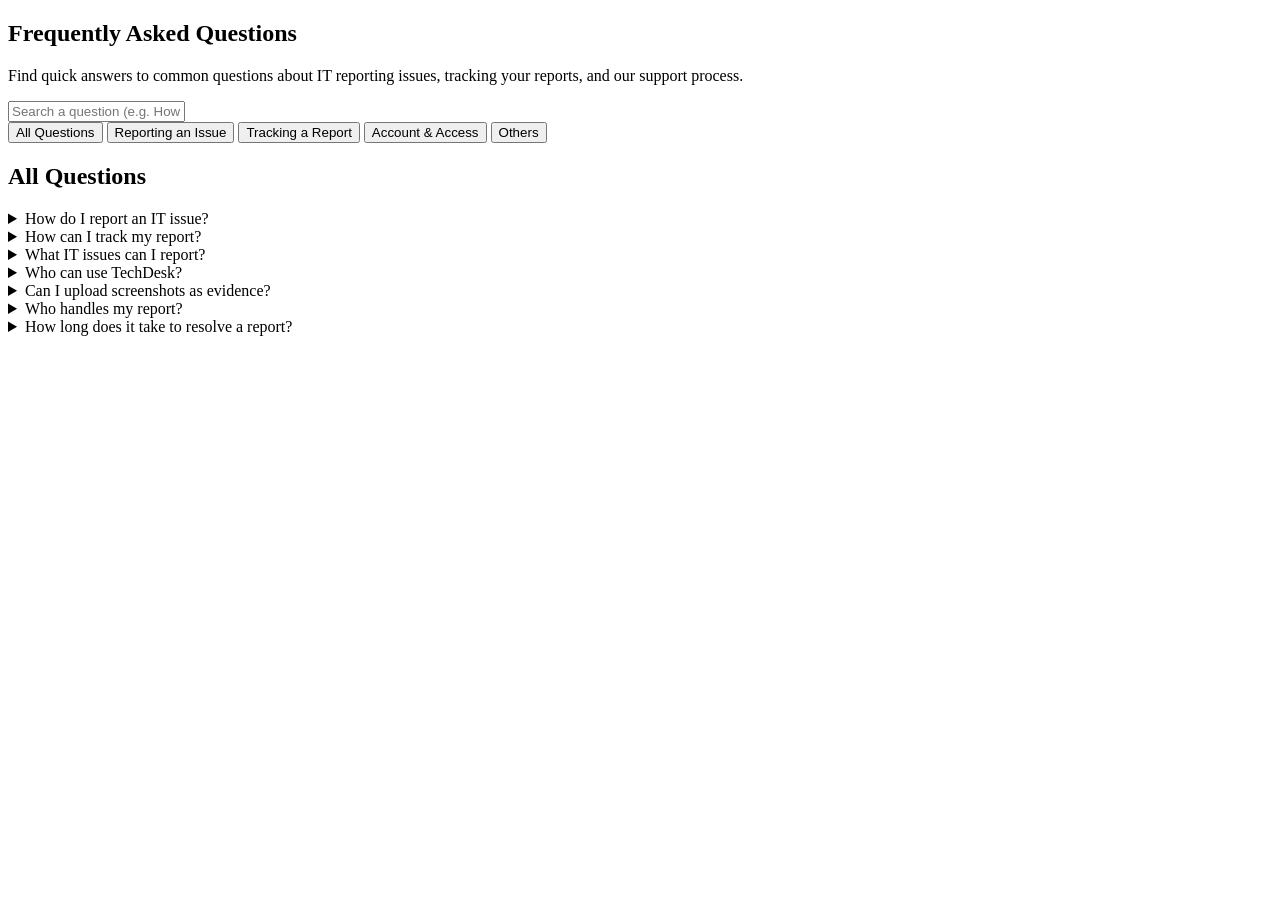
==== faqs.html @ da28dad6 "Add FAQ page" ====
<!DOCTYPE html>
<html lang="en">
<head>
    <meta charset="UTF-8">
    <meta name="viewport" content="width=device-width, initial-scale=1.0">
    <title>TechDesk - FAQ</title>
</head>
<body>


    <section class="faq-header">
        <h1>Frequently Asked Questions</h1>
        <p>
            Find quick answers to common questions about IT reporting
            issues, tracking your reports, and our support process.
        </p>
    </section>


    <section class="faq-container">


        <div class="faq-search">
            <input type="text"
                   placeholder="Search a question (e.g. How do I report an issue?)">
        </div>


        <div class="faq-content">


            <aside class="faq-categories">
                <button>All Questions</button>
                <button>Reporting an Issue</button>
                <button>Tracking a Report</button>
                <button>Account & Access</button>
                <button>Others</button>
            </aside>


            <div class="faq-questions">


                <h2>All Questions</h2>


                <details>
                    <summary>How do I report an IT issue?</summary>
                    <p>
                        Go to the Report an Issue page, fill out the
                        required information, and submit your report.
                    </p>
                </details>


                <details>
                    <summary>How can I track my report?</summary>
                    <p>
                        Enter your reference number on the Track a Report
                        page to check your report status.
                    </p>
                </details>


                <details>
                    <summary>What IT issues can I report?</summary>
                    <p>
                        You can report campus Wi-Fi connection problems
                        and laboratory hardware or software issues.
                    </p>
                </details>


                <details>
                    <summary>Who can use TechDesk?</summary>
                    <p>
                        Benilde students and employees can use TechDesk
                        to report campus IT-related issues.
                    </p>
                </details>


                <details>
                    <summary>Can I upload screenshots as evidence?</summary>
                    <p>
                        Yes. You can upload supported screenshots or
                        files to help explain the IT issue.
                    </p>
                </details>


                <details>
                    <summary>Who handles my report?</summary>
                    <p>
                        The Benilde IT Admin or IT Support Staff
                        reviews and handles submitted reports.
                    </p>
                </details>


                <details>
                    <summary>How long does it take to resolve a report?</summary>
                    <p>
                        Resolution time depends on the type and severity
                        of the IT issue.
                    </p>
                </details>


            </div>


        </div>


    </section>


</body>
</html>
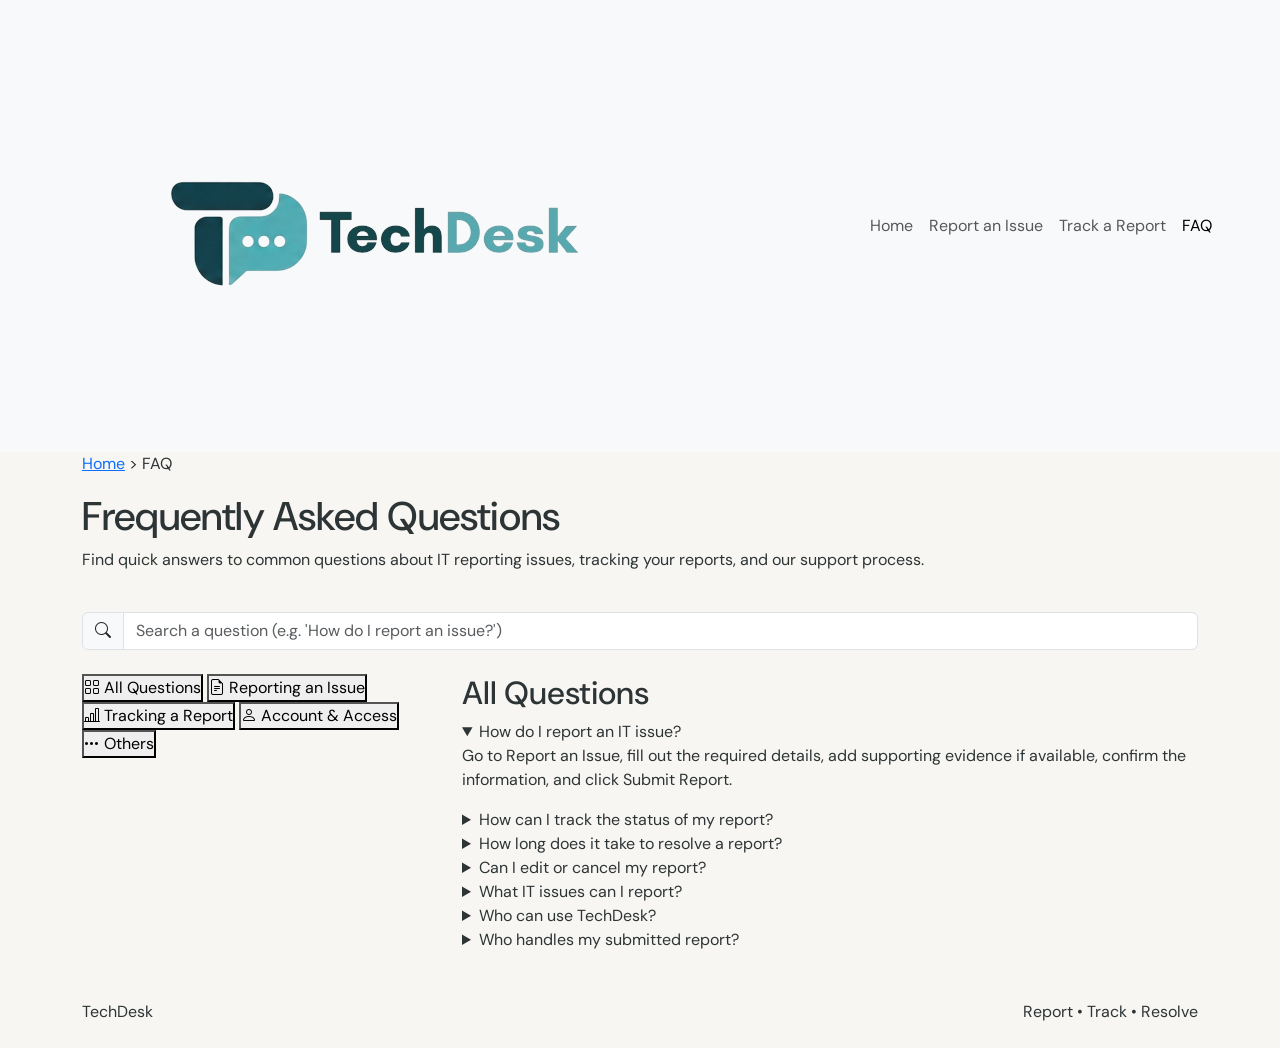
==== commit fb9c7d58: "Update faqs.html Updated FAQ page structure and content" ====
--- a/faqs.html
+++ b/faqs.html
@@ -1,120 +1,282 @@
-<!DOCTYPE html>
+
+<!doctype html>
 <html lang="en">
 <head>
-    <meta charset="UTF-8">
-    <meta name="viewport" content="width=device-width, initial-scale=1.0">
-    <title>TechDesk - FAQ</title>
+    <meta charset="utf-8">
+    <meta name="viewport" content="width=device-width, initial-scale=1">
+    <meta name="theme-color" content="#f7f6f2">
+    <meta name="description" content="Find answers to common questions about TechDesk.">
+
+    <title>FAQ | TechDesk</title>
+
+    <!-- Bootstrap -->
+    <link href="https://cdn.jsdelivr.net/npm/bootstrap@5.3.3/dist/css/bootstrap.min.css" rel="stylesheet">
+
+    <!-- Bootstrap Icons -->
+    <link rel="stylesheet" href="https://cdn.jsdelivr.net/npm/bootstrap-icons@1.11.3/font/bootstrap-icons.min.css">
+
+    <!-- Google Fonts -->
+    <link rel="preconnect" href="https://fonts.googleapis.com">
+    <link rel="preconnect" href="https://fonts.gstatic.com" crossorigin>
+    <link href="https://fonts.googleapis.com/css2?family=DM+Sans:wght@400;500;600;700&family=Space+Grotesk:wght@500;600;700&display=swap" rel="stylesheet">
+
+    <!-- CSS -->
+    <link rel="stylesheet" href="styles/index.css">
+    <link rel="stylesheet" href="styles/faq.css">
 </head>
+
 <body>
 
-
-    <section class="faq-header">
-        <h1>Frequently Asked Questions</h1>
-        <p>
-            Find quick answers to common questions about IT reporting
-            issues, tracking your reports, and our support process.
-        </p>
-    </section>
-
-
-    <section class="faq-container">
-
-
-        <div class="faq-search">
-            <input type="text"
-                   placeholder="Search a question (e.g. How do I report an issue?)">
+    <!-- Navigation -->
+    <header class="navbar navbar-expand-md sticky-top bg-light px-3 px-lg-5">
+        <div class="container-fluid">
+
+            <a class="navbar-brand" href="index.html">
+                <img src="images/techdesk-logo.png"
+                     alt="TechDesk"
+                     class="navbar-logo">
+            </a>
+
+            <button class="navbar-toggler" type="button"
+                data-bs-toggle="collapse"
+                data-bs-target="#site-navigation"
+                aria-label="Toggle navigation">
+
+                <span class="navbar-toggler-icon"></span>
+            </button>
+
+            <nav class="collapse navbar-collapse justify-content-md-end"
+                 id="site-navigation">
+
+                <div class="navbar-nav align-items-md-center">
+
+                    <a class="nav-link" href="index.html">Home</a>
+
+                    <a class="nav-link" href="report.html">Report an Issue</a>
+
+                    <a class="nav-link" href="track.html">Track a Report</a>
+
+                    <a class="nav-link active" href="faqs.html" aria-current="page">FAQ</a>
+
+                </div>
+            </nav>
+
         </div>
-
-
-        <div class="faq-content">
-
-
-            <aside class="faq-categories">
-                <button>All Questions</button>
-                <button>Reporting an Issue</button>
-                <button>Tracking a Report</button>
-                <button>Account & Access</button>
-                <button>Others</button>
-            </aside>
-
-
-            <div class="faq-questions">
-
-
-                <h2>All Questions</h2>
-
-
-                <details>
-                    <summary>How do I report an IT issue?</summary>
+    </header>
+
+
+    <main>
+
+        <!-- FAQ Banner -->
+        <section class="faq-hero">
+
+            <div class="container">
+
+                <p class="faq-breadcrumb">
+                    <a href="index.html">Home</a> &gt; FAQ
+                </p>
+
+                <div class="faq-hero-content">
+
+                    <h1>Frequently Asked Questions</h1>
+
                     <p>
-                        Go to the Report an Issue page, fill out the
-                        required information, and submit your report.
+                        Find quick answers to common questions about IT reporting
+                        issues, tracking your reports, and our support process.
                     </p>
-                </details>
-
-
-                <details>
-                    <summary>How can I track my report?</summary>
-                    <p>
-                        Enter your reference number on the Track a Report
-                        page to check your report status.
-                    </p>
-                </details>
-
-
-                <details>
-                    <summary>What IT issues can I report?</summary>
-                    <p>
-                        You can report campus Wi-Fi connection problems
-                        and laboratory hardware or software issues.
-                    </p>
-                </details>
-
-
-                <details>
-                    <summary>Who can use TechDesk?</summary>
-                    <p>
-                        Benilde students and employees can use TechDesk
-                        to report campus IT-related issues.
-                    </p>
-                </details>
-
-
-                <details>
-                    <summary>Can I upload screenshots as evidence?</summary>
-                    <p>
-                        Yes. You can upload supported screenshots or
-                        files to help explain the IT issue.
-                    </p>
-                </details>
-
-
-                <details>
-                    <summary>Who handles my report?</summary>
-                    <p>
-                        The Benilde IT Admin or IT Support Staff
-                        reviews and handles submitted reports.
-                    </p>
-                </details>
-
-
-                <details>
-                    <summary>How long does it take to resolve a report?</summary>
-                    <p>
-                        Resolution time depends on the type and severity
-                        of the IT issue.
-                    </p>
-                </details>
-
+
+                </div>
 
             </div>
 
+        </section>
+
+
+        <!-- FAQ Content -->
+        <section class="faq-section py-4">
+
+            <div class="container">
+
+                <!-- Search -->
+                <div class="faq-search mb-4">
+
+                    <div class="input-group">
+
+                        <span class="input-group-text">
+                            <i class="bi bi-search"></i>
+                        </span>
+
+                        <input type="search"
+                               class="form-control"
+                               placeholder="Search a question (e.g. 'How do I report an issue?')"
+                               aria-label="Search questions">
+
+                    </div>
+
+                </div>
+
+
+                <div class="row g-4">
+
+                    <!-- Categories -->
+                    <aside class="col-lg-4 col-md-4">
+
+                        <div class="faq-categories">
+
+                            <button class="faq-category active" type="button">
+                                <i class="bi bi-grid"></i>
+                                All Questions
+                            </button>
+
+                            <button class="faq-category" type="button">
+                                <i class="bi bi-file-earmark-text"></i>
+                                Reporting an Issue
+                            </button>
+
+                            <button class="faq-category" type="button">
+                                <i class="bi bi-bar-chart-line"></i>
+                                Tracking a Report
+                            </button>
+
+                            <button class="faq-category" type="button">
+                                <i class="bi bi-person"></i>
+                                Account &amp; Access
+                            </button>
+
+                            <button class="faq-category" type="button">
+                                <i class="bi bi-three-dots"></i>
+                                Others
+                            </button>
+
+                        </div>
+
+                    </aside>
+
+
+                    <!-- Questions -->
+                    <section class="col-lg-8 col-md-8">
+
+                        <div class="faq-questions">
+
+                            <h2>All Questions</h2>
+
+                            <div class="faq-item">
+                                <details open>
+                                    <summary>How do I report an IT issue?</summary>
+
+                                    <p>
+                                        Go to Report an Issue, fill out the required
+                                        details, add supporting evidence if available,
+                                        confirm the information, and click Submit Report.
+                                    </p>
+                                </details>
+                            </div>
+
+
+                            <div class="faq-item">
+                                <details>
+                                    <summary>How can I track the status of my report?</summary>
+
+                                    <p>
+                                        Go to Track a Report and enter your reference
+                                        number to check the latest status of your
+                                        submitted report.
+                                    </p>
+                                </details>
+                            </div>
+
+
+                            <div class="faq-item">
+                                <details>
+                                    <summary>How long does it take to resolve a report?</summary>
+
+                                    <p>
+                                        The time needed depends on the type and severity
+                                        of the reported IT issue. You can check your
+                                        report status through the tracking page.
+                                    </p>
+                                </details>
+                            </div>
+
+
+                            <div class="faq-item">
+                                <details>
+                                    <summary>Can I edit or cancel my report?</summary>
+
+                                    <p>
+                                        If you need to update or cancel a submitted
+                                        report, contact the IT support staff for
+                                        assistance.
+                                    </p>
+                                </details>
+                            </div>
+
+
+                            <div class="faq-item">
+                                <details>
+                                    <summary>What IT issues can I report?</summary>
+
+                                    <p>
+                                        You can report campus Wi-Fi connection problems,
+                                        laboratory hardware or software issues, and
+                                        login or account-related problems.
+                                    </p>
+                                </details>
+                            </div>
+
+
+                            <div class="faq-item">
+                                <details>
+                                    <summary>Who can use TechDesk?</summary>
+
+                                    <p>
+                                        Benilde students and employees can use TechDesk
+                                        to report campus IT-related issues.
+                                    </p>
+                                </details>
+                            </div>
+
+
+                            <div class="faq-item">
+                                <details>
+                                    <summary>Who handles my submitted report?</summary>
+
+                                    <p>
+                                        The IT Admin or IT Support Staff reviews and
+                                        handles submitted campus IT reports.
+                                    </p>
+                                </details>
+                            </div>
+
+                        </div>
+
+                    </section>
+
+                </div>
+
+            </div>
+
+        </section>
+
+    </main>
+
+
+    <!-- Footer -->
+    <footer class="site-footer py-4">
+
+        <div class="container d-flex flex-column flex-sm-row justify-content-between align-items-sm-center gap-2">
+
+            <p class="footer-copyright mb-0">TechDesk</p>
+
+            <p class="footer-notice mb-0">Report • Track • Resolve</p>
 
         </div>
 
-
-    </section>
-
+    </footer>
+
+
+    <!-- Bootstrap JavaScript -->
+    <script src="https://cdn.jsdelivr.net/npm/bootstrap@5.3.3/dist/js/bootstrap.bundle.min.js"></script>
 
 </body>
-</html>+</html>
--- a/styles/index.css
+++ b/styles/index.css
@@ -0,0 +1,28 @@
+:root {
+    --primary-color: #2F5D62;
+    --secondary-color: #5E8B7E;
+    --accent-color: #A7C4BC;
+    --background-color: #F7F6F2;
+    --text-color: #2D3436;
+    --white: #FFFFFF;
+}
+
+* {
+    margin: 0;
+    padding: 0;
+    box-sizing: border-box;
+}
+
+html {
+    scroll-behavior: smooth;
+}
+
+body {
+    font-family: 'DM Sans', sans-serif;
+    background-color: var(--background-color);
+    color: var(--text-color);
+}
+
+img {
+    max-width: 100%;
+}
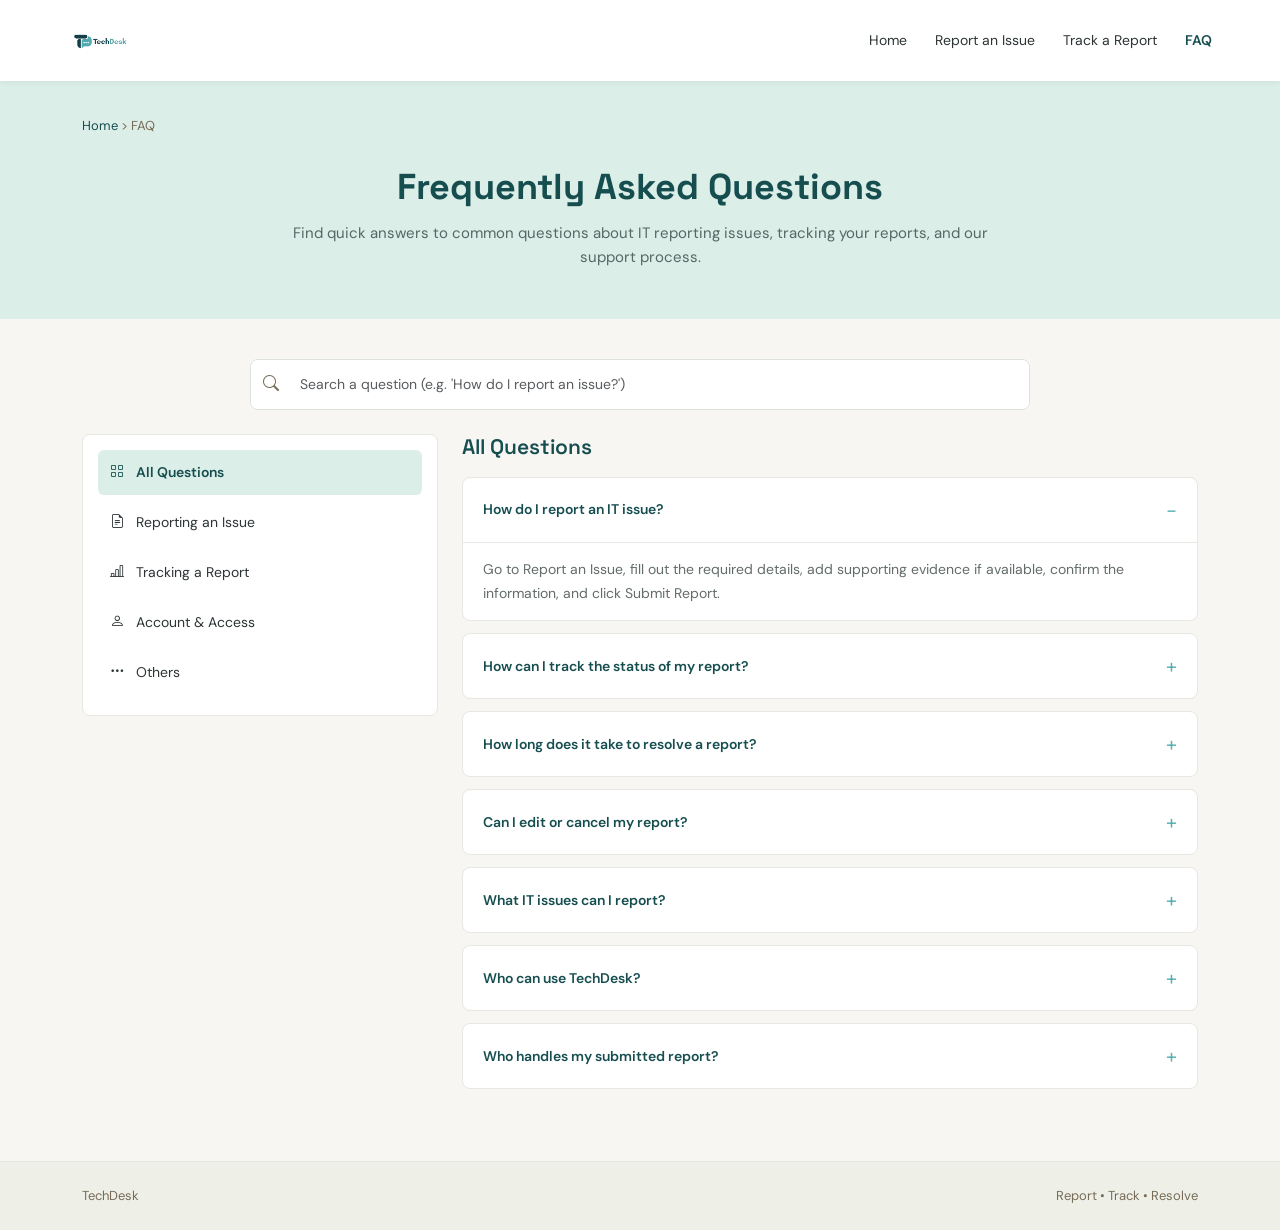
==== commit c70d2ae4: "Update faqs.html" ====
--- a/faqs.html
+++ b/faqs.html
@@ -1,282 +1,241 @@
-
-<!doctype html>
-<html lang="en">
-<head>
-    <meta charset="utf-8">
-    <meta name="viewport" content="width=device-width, initial-scale=1">
-    <meta name="theme-color" content="#f7f6f2">
-    <meta name="description" content="Find answers to common questions about TechDesk.">
-
-    <title>FAQ | TechDesk</title>
-
-    <!-- Bootstrap -->
-    <link href="https://cdn.jsdelivr.net/npm/bootstrap@5.3.3/dist/css/bootstrap.min.css" rel="stylesheet">
-
-    <!-- Bootstrap Icons -->
-    <link rel="stylesheet" href="https://cdn.jsdelivr.net/npm/bootstrap-icons@1.11.3/font/bootstrap-icons.min.css">
-
-    <!-- Google Fonts -->
-    <link rel="preconnect" href="https://fonts.googleapis.com">
-    <link rel="preconnect" href="https://fonts.gstatic.com" crossorigin>
-    <link href="https://fonts.googleapis.com/css2?family=DM+Sans:wght@400;500;600;700&family=Space+Grotesk:wght@500;600;700&display=swap" rel="stylesheet">
-
-    <!-- CSS -->
-    <link rel="stylesheet" href="styles/index.css">
-    <link rel="stylesheet" href="styles/faq.css">
-</head>
-
-<body>
-
-    <!-- Navigation -->
-    <header class="navbar navbar-expand-md sticky-top bg-light px-3 px-lg-5">
-        <div class="container-fluid">
-
-            <a class="navbar-brand" href="index.html">
-                <img src="images/techdesk-logo.png"
-                     alt="TechDesk"
-                     class="navbar-logo">
-            </a>
-
-            <button class="navbar-toggler" type="button"
-                data-bs-toggle="collapse"
-                data-bs-target="#site-navigation"
-                aria-label="Toggle navigation">
-
-                <span class="navbar-toggler-icon"></span>
-            </button>
-
-            <nav class="collapse navbar-collapse justify-content-md-end"
-                 id="site-navigation">
-
-                <div class="navbar-nav align-items-md-center">
-
-                    <a class="nav-link" href="index.html">Home</a>
-
-                    <a class="nav-link" href="report.html">Report an Issue</a>
-
-                    <a class="nav-link" href="track.html">Track a Report</a>
-
-                    <a class="nav-link active" href="faqs.html" aria-current="page">FAQ</a>
-
-                </div>
-            </nav>
-
-        </div>
-    </header>
-
-
-    <main>
-
-        <!-- FAQ Banner -->
-        <section class="faq-hero">
-
-            <div class="container">
-
-                <p class="faq-breadcrumb">
-                    <a href="index.html">Home</a> &gt; FAQ
-                </p>
-
-                <div class="faq-hero-content">
-
-                    <h1>Frequently Asked Questions</h1>
-
-                    <p>
-                        Find quick answers to common questions about IT reporting
-                        issues, tracking your reports, and our support process.
-                    </p>
-
-                </div>
-
-            </div>
-
-        </section>
-
-
-        <!-- FAQ Content -->
-        <section class="faq-section py-4">
-
-            <div class="container">
-
-                <!-- Search -->
-                <div class="faq-search mb-4">
-
-                    <div class="input-group">
-
-                        <span class="input-group-text">
-                            <i class="bi bi-search"></i>
-                        </span>
-
-                        <input type="search"
-                               class="form-control"
-                               placeholder="Search a question (e.g. 'How do I report an issue?')"
-                               aria-label="Search questions">
-
-                    </div>
-
-                </div>
-
-
-                <div class="row g-4">
-
-                    <!-- Categories -->
-                    <aside class="col-lg-4 col-md-4">
-
-                        <div class="faq-categories">
-
-                            <button class="faq-category active" type="button">
-                                <i class="bi bi-grid"></i>
-                                All Questions
-                            </button>
-
-                            <button class="faq-category" type="button">
-                                <i class="bi bi-file-earmark-text"></i>
-                                Reporting an Issue
-                            </button>
-
-                            <button class="faq-category" type="button">
-                                <i class="bi bi-bar-chart-line"></i>
-                                Tracking a Report
-                            </button>
-
-                            <button class="faq-category" type="button">
-                                <i class="bi bi-person"></i>
-                                Account &amp; Access
-                            </button>
-
-                            <button class="faq-category" type="button">
-                                <i class="bi bi-three-dots"></i>
-                                Others
-                            </button>
-
-                        </div>
-
-                    </aside>
-
-
-                    <!-- Questions -->
-                    <section class="col-lg-8 col-md-8">
-
-                        <div class="faq-questions">
-
-                            <h2>All Questions</h2>
-
-                            <div class="faq-item">
-                                <details open>
-                                    <summary>How do I report an IT issue?</summary>
-
-                                    <p>
-                                        Go to Report an Issue, fill out the required
-                                        details, add supporting evidence if available,
-                                        confirm the information, and click Submit Report.
-                                    </p>
-                                </details>
-                            </div>
-
-
-                            <div class="faq-item">
-                                <details>
-                                    <summary>How can I track the status of my report?</summary>
-
-                                    <p>
-                                        Go to Track a Report and enter your reference
-                                        number to check the latest status of your
-                                        submitted report.
-                                    </p>
-                                </details>
-                            </div>
-
-
-                            <div class="faq-item">
-                                <details>
-                                    <summary>How long does it take to resolve a report?</summary>
-
-                                    <p>
-                                        The time needed depends on the type and severity
-                                        of the reported IT issue. You can check your
-                                        report status through the tracking page.
-                                    </p>
-                                </details>
-                            </div>
-
-
-                            <div class="faq-item">
-                                <details>
-                                    <summary>Can I edit or cancel my report?</summary>
-
-                                    <p>
-                                        If you need to update or cancel a submitted
-                                        report, contact the IT support staff for
-                                        assistance.
-                                    </p>
-                                </details>
-                            </div>
-
-
-                            <div class="faq-item">
-                                <details>
-                                    <summary>What IT issues can I report?</summary>
-
-                                    <p>
-                                        You can report campus Wi-Fi connection problems,
-                                        laboratory hardware or software issues, and
-                                        login or account-related problems.
-                                    </p>
-                                </details>
-                            </div>
-
-
-                            <div class="faq-item">
-                                <details>
-                                    <summary>Who can use TechDesk?</summary>
-
-                                    <p>
-                                        Benilde students and employees can use TechDesk
-                                        to report campus IT-related issues.
-                                    </p>
-                                </details>
-                            </div>
-
-
-                            <div class="faq-item">
-                                <details>
-                                    <summary>Who handles my submitted report?</summary>
-
-                                    <p>
-                                        The IT Admin or IT Support Staff reviews and
-                                        handles submitted campus IT reports.
-                                    </p>
-                                </details>
-                            </div>
-
-                        </div>
-
-                    </section>
-
-                </div>
-
-            </div>
-
-        </section>
-
-    </main>
-
-
-    <!-- Footer -->
-    <footer class="site-footer py-4">
-
-        <div class="container d-flex flex-column flex-sm-row justify-content-between align-items-sm-center gap-2">
-
-            <p class="footer-copyright mb-0">TechDesk</p>
-
-            <p class="footer-notice mb-0">Report • Track • Resolve</p>
-
-        </div>
-
-    </footer>
-
-
-    <!-- Bootstrap JavaScript -->
-    <script src="https://cdn.jsdelivr.net/npm/bootstrap@5.3.3/dist/js/bootstrap.bundle.min.js"></script>
-
-</body>
-</html>
+
+<!doctype html>
+<html lang="en">
+<head>
+    <meta charset="utf-8">
+    <meta name="viewport" content="width=device-width, initial-scale=1">
+    <meta name="theme-color" content="#f7f6f2">
+    <meta name="description" content="Find answers to common questions about TechDesk.">
+
+    <title>FAQ | TechDesk</title>
+
+    <!-- Bootstrap -->
+    <link href="https://cdn.jsdelivr.net/npm/bootstrap@5.3.3/dist/css/bootstrap.min.css" rel="stylesheet">
+
+    <!-- Bootstrap Icons -->
+    <link rel="stylesheet" href="https://cdn.jsdelivr.net/npm/bootstrap-icons@1.11.3/font/bootstrap-icons.min.css">
+
+    <!-- Google Fonts -->
+    <link rel="preconnect" href="https://fonts.googleapis.com">
+    <link rel="preconnect" href="https://fonts.gstatic.com" crossorigin>
+    <link href="https://fonts.googleapis.com/css2?family=DM+Sans:wght@400;500;600;700&family=Space+Grotesk:wght@500;600;700&display=swap" rel="stylesheet">
+
+    <!-- CSS -->
+    <link rel="stylesheet" href="styles/index.css">
+    <link rel="stylesheet" href="styles/faq.css">
+</head>
+
+<body>
+
+    <!-- Navigation -->
+    <header class="navbar navbar-expand-md sticky-top bg-light px-3 px-lg-5">
+        <div class="container-fluid">
+
+            <a class="navbar-brand" href="index.html">
+                <img src="images/techdesk-logo.png"
+                     alt="TechDesk"
+                     class="navbar-logo">
+            </a>
+
+            <button class="navbar-toggler" type="button"
+                    data-bs-toggle="collapse"
+                    data-bs-target="#site-navigation"
+                    aria-label="Toggle navigation">
+
+                <span class="navbar-toggler-icon"></span>
+            </button>
+
+            <nav class="collapse navbar-collapse justify-content-md-end"
+                 id="site-navigation">
+
+                <div class="navbar-nav align-items-md-center">
+                    <a class="nav-link" href="index.html">Home</a>
+                    <a class="nav-link" href="report.html">Report an Issue</a>
+                    <a class="nav-link" href="track.html">Track a Report</a>
+                    <a class="nav-link active" href="faqs.html" aria-current="page">FAQ</a>
+                </div>
+
+            </nav>
+        </div>
+    </header>
+
+    <main>
+
+        <!-- FAQ Banner -->
+        <section class="faq-hero">
+            <div class="container">
+
+                <p class="faq-breadcrumb">
+                    <a href="index.html">Home</a> &gt; FAQ
+                </p>
+
+                <div class="faq-hero-content">
+                    <h1>Frequently Asked Questions</h1>
+
+                    <p>
+                        Find quick answers to common questions about IT reporting
+                        issues, tracking your reports, and our support process.
+                    </p>
+                </div>
+
+            </div>
+        </section>
+
+        <!-- FAQ Content -->
+        <section class="faq-section py-4">
+            <div class="container">
+
+                <!-- Search -->
+                <div class="faq-search mb-4">
+                    <div class="input-group">
+
+                        <span class="input-group-text">
+                            <i class="bi bi-search"></i>
+                        </span>
+
+                        <input type="search"
+                               class="form-control"
+                               placeholder="Search a question (e.g. 'How do I report an issue?')"
+                               aria-label="Search questions">
+                    </div>
+                </div>
+
+                <div class="row g-4">
+
+                    <!-- Categories -->
+                    <aside class="col-lg-4 col-md-4">
+                        <div class="faq-categories">
+
+                            <button class="faq-category active" type="button">
+                                <i class="bi bi-grid"></i>
+                                All Questions
+                            </button>
+
+                            <button class="faq-category" type="button">
+                                <i class="bi bi-file-earmark-text"></i>
+                                Reporting an Issue
+                            </button>
+
+                            <button class="faq-category" type="button">
+                                <i class="bi bi-bar-chart-line"></i>
+                                Tracking a Report
+                            </button>
+
+                            <button class="faq-category" type="button">
+                                <i class="bi bi-person"></i>
+                                Account &amp; Access
+                            </button>
+
+                            <button class="faq-category" type="button">
+                                <i class="bi bi-three-dots"></i>
+                                Others
+                            </button>
+
+                        </div>
+                    </aside>
+
+                    <!-- Questions -->
+                    <section class="col-lg-8 col-md-8">
+                        <div class="faq-questions">
+
+                            <h2>All Questions</h2>
+
+                            <div class="faq-item">
+                                <details open>
+                                    <summary>How do I report an IT issue?</summary>
+                                    <p>
+                                        Go to Report an Issue, fill out the required
+                                        details, add supporting evidence if available,
+                                        confirm the information, and click Submit Report.
+                                    </p>
+                                </details>
+                            </div>
+
+                            <div class="faq-item">
+                                <details>
+                                    <summary>How can I track the status of my report?</summary>
+                                    <p>
+                                        Go to Track a Report and enter your reference
+                                        number to check the latest status of your
+                                        submitted report.
+                                    </p>
+                                </details>
+                            </div>
+
+                            <div class="faq-item">
+                                <details>
+                                    <summary>How long does it take to resolve a report?</summary>
+                                    <p>
+                                        The time needed depends on the type and severity
+                                        of the reported IT issue. You can check your
+                                        report status through the tracking page.
+                                    </p>
+                                </details>
+                            </div>
+
+                            <div class="faq-item">
+                                <details>
+                                    <summary>Can I edit or cancel my report?</summary>
+                                    <p>
+                                        If you need to update or cancel a submitted
+                                        report, contact the IT support staff for
+                                        assistance.
+                                    </p>
+                                </details>
+                            </div>
+
+                            <div class="faq-item">
+                                <details>
+                                    <summary>What IT issues can I report?</summary>
+                                    <p>
+                                        You can report campus Wi-Fi connection problems,
+                                        laboratory hardware or software issues, and
+                                        login or account-related problems.
+                                    </p>
+                                </details>
+                            </div>
+
+                            <div class="faq-item">
+                                <details>
+                                    <summary>Who can use TechDesk?</summary>
+                                    <p>
+                                        Benilde students and employees can use TechDesk
+                                        to report campus IT-related issues.
+                                    </p>
+                                </details>
+                            </div>
+
+                            <div class="faq-item">
+                                <details>
+                                    <summary>Who handles my submitted report?</summary>
+                                    <p>
+                                        The IT Admin or IT Support Staff reviews and
+                                        handles submitted campus IT reports.
+                                    </p>
+                                </details>
+                            </div>
+
+                        </div>
+                    </section>
+
+                </div>
+            </div>
+        </section>
+
+    </main>
+
+    <!-- Footer -->
+    <footer class="site-footer py-4">
+        <div class="container d-flex flex-column flex-sm-row justify-content-between align-items-sm-center gap-2">
+
+            <p class="footer-copyright mb-0">TechDesk</p>
+            <p class="footer-notice mb-0">Report • Track • Resolve</p>
+
+        </div>
+    </footer>
+
+    <!-- Bootstrap JavaScript -->
+    <script src="https://cdn.jsdelivr.net/npm/bootstrap@5.3.3/dist/js/bootstrap.bundle.min.js"></script>
+
+</body>
+</html>
--- a/styles/faq.css
+++ b/styles/faq.css
@@ -0,0 +1,245 @@
+
+/* FAQ PAGE */
+
+body {
+    background-color: #F7F6F2;
+    font-family: 'DM Sans', sans-serif;
+    color: #2D3436;
+}
+
+/* Navigation */
+
+.navbar {
+    min-height: 78px;
+    background-color: #FFFFFF !important;
+    box-shadow: 0 2px 5px rgba(0, 0, 0, 0.05);
+}
+
+.navbar-logo {
+    height: 55px;
+    width: auto;
+}
+
+.navbar .nav-link {
+    color: #2D3436;
+    font-size: 14px;
+    margin-left: 12px;
+}
+
+.navbar .nav-link:hover,
+.navbar .nav-link.active {
+    color: #164E50;
+    font-weight: 600;
+}
+
+/* FAQ Banner */
+
+.faq-hero {
+    background-color: #DCEEE8;
+    padding: 35px 0 50px;
+}
+
+.faq-breadcrumb {
+    font-size: 13px;
+    color: #776B58;
+    margin-bottom: 30px;
+}
+
+.faq-breadcrumb a {
+    color: #164E50;
+    text-decoration: none;
+}
+
+.faq-hero-content {
+    max-width: 750px;
+    margin: auto;
+    text-align: center;
+}
+
+.faq-hero-content h1 {
+    font-family: 'Space Grotesk', sans-serif;
+    font-size: 36px;
+    font-weight: 700;
+    color: #164E50;
+    margin-bottom: 12px;
+}
+
+.faq-hero-content p {
+    font-size: 15px;
+    line-height: 1.6;
+    color: #566765;
+    margin-bottom: 0;
+}
+
+/* FAQ Section */
+
+.faq-section {
+    padding-top: 40px !important;
+    padding-bottom: 60px !important;
+}
+
+/* Search Bar */
+
+.faq-search {
+    max-width: 780px;
+    margin: 0 auto 35px;
+}
+
+.faq-search .input-group {
+    background-color: #FFFFFF;
+    border: 1px solid #DDE3DC;
+    border-radius: 8px;
+    overflow: hidden;
+}
+
+.faq-search .input-group-text {
+    background-color: #FFFFFF;
+    border: none;
+    color: #776B58;
+}
+
+.faq-search .form-control {
+    border: none;
+    box-shadow: none;
+    padding: 14px 10px;
+    font-size: 14px;
+}
+
+/* Categories */
+
+.faq-categories {
+    background-color: #FFFFFF;
+    border: 1px solid #E6E8E1;
+    border-radius: 8px;
+    padding: 15px;
+}
+
+.faq-category {
+    display: flex;
+    align-items: center;
+    gap: 12px;
+    width: 100%;
+    padding: 12px;
+    margin-bottom: 5px;
+    border: none;
+    border-radius: 6px;
+    background-color: transparent;
+    color: #2D3436;
+    font-family: 'DM Sans', sans-serif;
+    font-size: 14px;
+    text-align: left;
+    cursor: pointer;
+}
+
+.faq-category:hover,
+.faq-category.active {
+    background-color: #DCEEE8;
+    color: #164E50;
+}
+
+.faq-category.active {
+    font-weight: 600;
+}
+
+/* Questions */
+
+.faq-questions h2 {
+    font-family: 'Space Grotesk', sans-serif;
+    font-size: 21px;
+    font-weight: 600;
+    color: #164E50;
+    margin-bottom: 18px;
+}
+
+.faq-item {
+    background-color: #FFFFFF;
+    border: 1px solid #E6E8E1;
+    border-radius: 8px;
+    margin-bottom: 12px;
+}
+
+.faq-item details summary {
+    padding: 17px 20px;
+    color: #164E50;
+    font-size: 14px;
+    font-weight: 600;
+    cursor: pointer;
+    list-style: none;
+    display: flex;
+    justify-content: space-between;
+    align-items: center;
+    gap: 12px;
+}
+
+.faq-item details summary::-webkit-details-marker {
+    display: none;
+}
+
+.faq-item details summary::after {
+    content: '+';
+    color: #55AFB2;
+    font-size: 20px;
+    font-weight: 400;
+}
+
+.faq-item details[open] summary::after {
+    content: '−';
+}
+
+.faq-item details[open] summary {
+    border-bottom: 1px solid #E6E8E1;
+}
+
+.faq-item details p {
+    padding: 15px 20px;
+    margin: 0;
+    color: #626C69;
+    font-size: 14px;
+    line-height: 1.7;
+}
+
+/* Footer */
+
+.site-footer {
+    background-color: #EEF0E7;
+    border-top: 1px solid #E4E8DF;
+}
+
+.footer-copyright,
+.footer-notice {
+    color: #776B58;
+    font-size: 13px;
+}
+
+/* Mobile Layout */
+
+@media (max-width: 767px) {
+
+    .faq-hero {
+        padding: 25px 0 40px;
+    }
+
+    .faq-hero-content h1 {
+        font-size: 28px;
+    }
+
+    .faq-hero-content p {
+        font-size: 14px;
+    }
+
+    .faq-breadcrumb {
+        margin-bottom: 22px;
+    }
+
+    .faq-questions h2 {
+        font-size: 19px;
+    }
+
+    .faq-item details summary {
+        padding: 15px;
+    }
+
+    .faq-item details p {
+        padding: 14px 15px;
+    }
+}
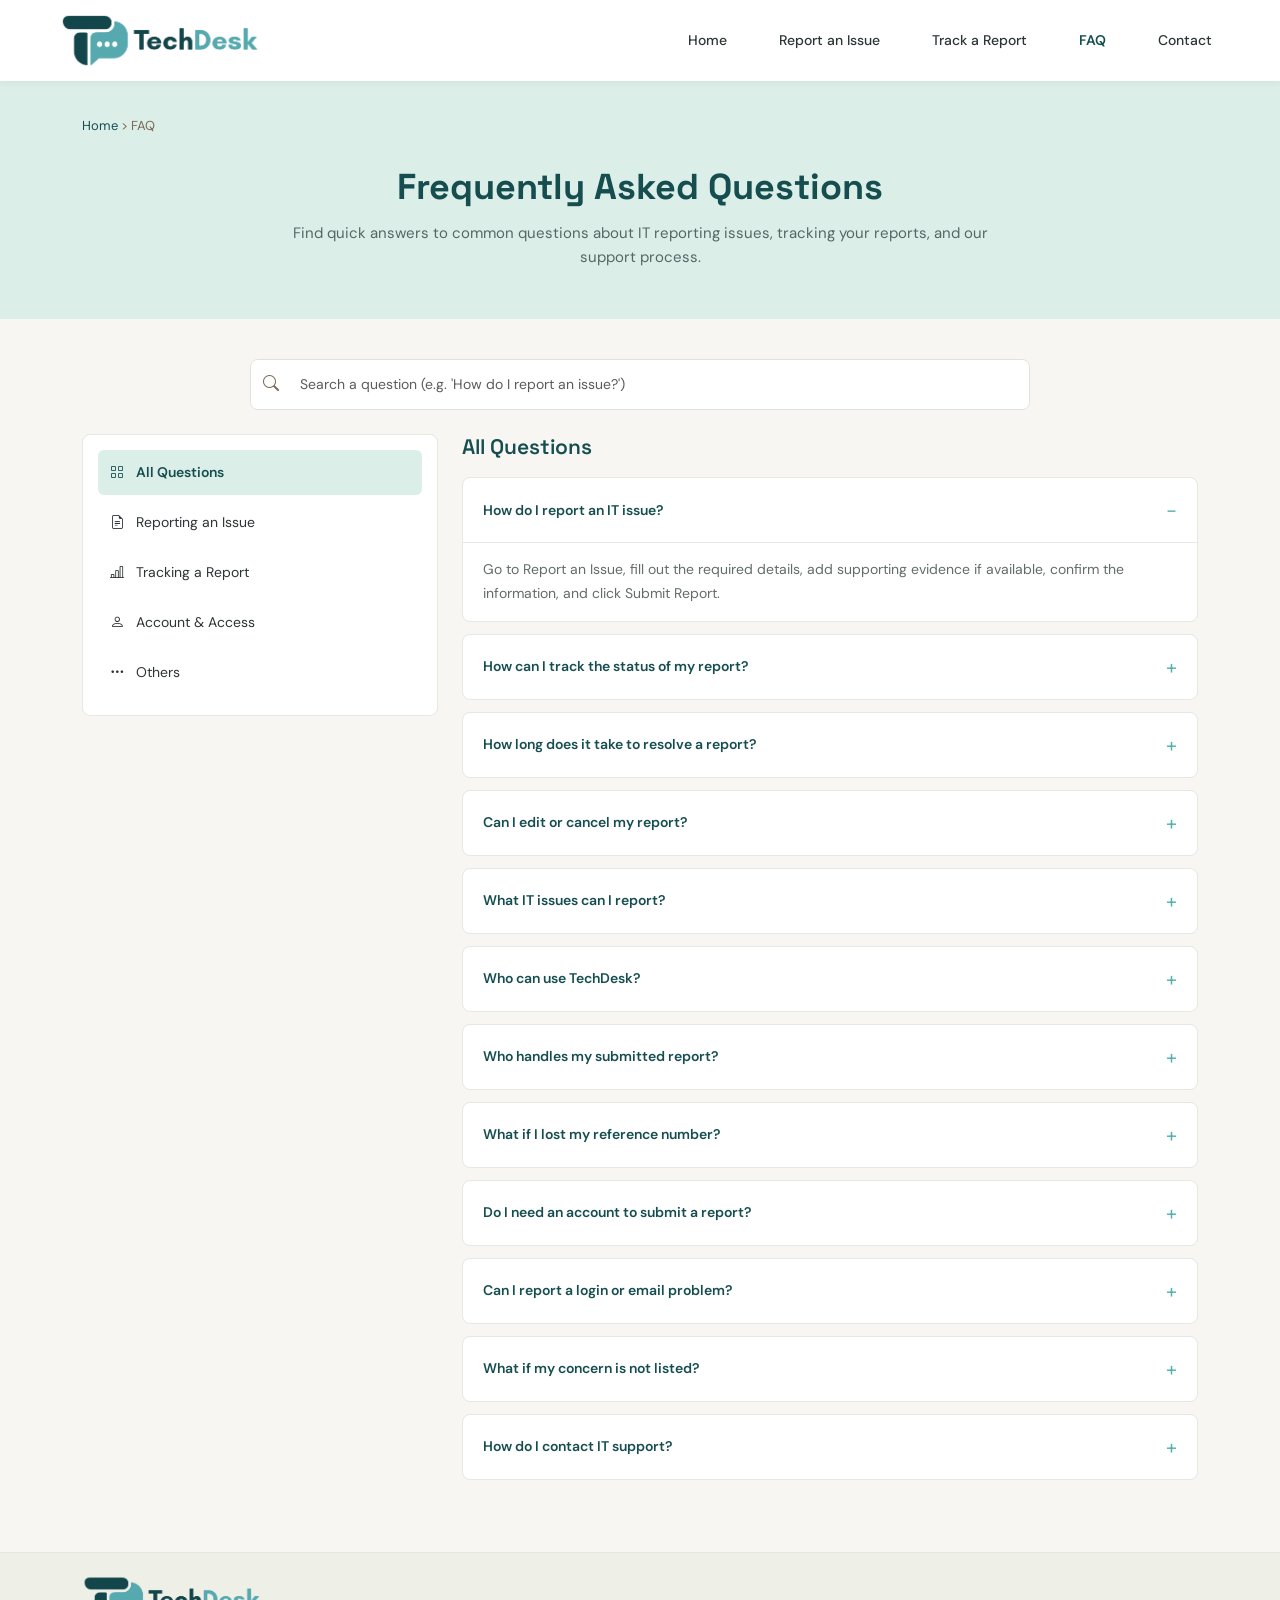
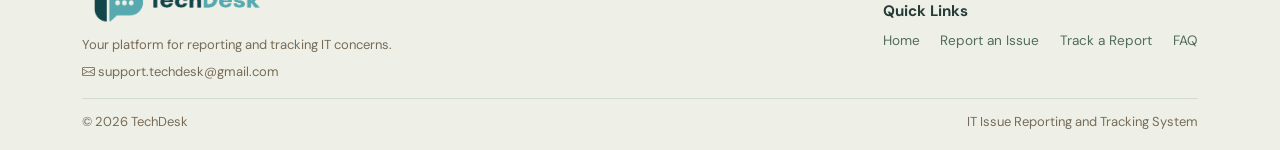
==== commit 7c4354db: "Organize website files and update navigation and layout" ====
--- a/faqs.html
+++ b/faqs.html
@@ -1,241 +1,377 @@
-
-<!doctype html>
-<html lang="en">
-<head>
-    <meta charset="utf-8">
-    <meta name="viewport" content="width=device-width, initial-scale=1">
-    <meta name="theme-color" content="#f7f6f2">
-    <meta name="description" content="Find answers to common questions about TechDesk.">
-
-    <title>FAQ | TechDesk</title>
-
-    <!-- Bootstrap -->
-    <link href="https://cdn.jsdelivr.net/npm/bootstrap@5.3.3/dist/css/bootstrap.min.css" rel="stylesheet">
-
-    <!-- Bootstrap Icons -->
-    <link rel="stylesheet" href="https://cdn.jsdelivr.net/npm/bootstrap-icons@1.11.3/font/bootstrap-icons.min.css">
-
-    <!-- Google Fonts -->
-    <link rel="preconnect" href="https://fonts.googleapis.com">
-    <link rel="preconnect" href="https://fonts.gstatic.com" crossorigin>
-    <link href="https://fonts.googleapis.com/css2?family=DM+Sans:wght@400;500;600;700&family=Space+Grotesk:wght@500;600;700&display=swap" rel="stylesheet">
-
-    <!-- CSS -->
-    <link rel="stylesheet" href="styles/index.css">
-    <link rel="stylesheet" href="styles/faq.css">
-</head>
-
-<body>
-
-    <!-- Navigation -->
-    <header class="navbar navbar-expand-md sticky-top bg-light px-3 px-lg-5">
-        <div class="container-fluid">
-
-            <a class="navbar-brand" href="index.html">
-                <img src="images/techdesk-logo.png"
-                     alt="TechDesk"
-                     class="navbar-logo">
-            </a>
-
-            <button class="navbar-toggler" type="button"
-                    data-bs-toggle="collapse"
-                    data-bs-target="#site-navigation"
-                    aria-label="Toggle navigation">
-
-                <span class="navbar-toggler-icon"></span>
-            </button>
-
-            <nav class="collapse navbar-collapse justify-content-md-end"
-                 id="site-navigation">
-
-                <div class="navbar-nav align-items-md-center">
-                    <a class="nav-link" href="index.html">Home</a>
-                    <a class="nav-link" href="report.html">Report an Issue</a>
-                    <a class="nav-link" href="track.html">Track a Report</a>
-                    <a class="nav-link active" href="faqs.html" aria-current="page">FAQ</a>
-                </div>
-
-            </nav>
-        </div>
-    </header>
-
-    <main>
-
-        <!-- FAQ Banner -->
-        <section class="faq-hero">
-            <div class="container">
-
-                <p class="faq-breadcrumb">
-                    <a href="index.html">Home</a> &gt; FAQ
-                </p>
-
-                <div class="faq-hero-content">
-                    <h1>Frequently Asked Questions</h1>
-
-                    <p>
-                        Find quick answers to common questions about IT reporting
-                        issues, tracking your reports, and our support process.
-                    </p>
-                </div>
-
-            </div>
-        </section>
-
-        <!-- FAQ Content -->
-        <section class="faq-section py-4">
-            <div class="container">
-
-                <!-- Search -->
-                <div class="faq-search mb-4">
-                    <div class="input-group">
-
-                        <span class="input-group-text">
-                            <i class="bi bi-search"></i>
-                        </span>
-
-                        <input type="search"
-                               class="form-control"
-                               placeholder="Search a question (e.g. 'How do I report an issue?')"
-                               aria-label="Search questions">
-                    </div>
-                </div>
-
-                <div class="row g-4">
-
-                    <!-- Categories -->
-                    <aside class="col-lg-4 col-md-4">
-                        <div class="faq-categories">
-
-                            <button class="faq-category active" type="button">
-                                <i class="bi bi-grid"></i>
-                                All Questions
-                            </button>
-
-                            <button class="faq-category" type="button">
-                                <i class="bi bi-file-earmark-text"></i>
-                                Reporting an Issue
-                            </button>
-
-                            <button class="faq-category" type="button">
-                                <i class="bi bi-bar-chart-line"></i>
-                                Tracking a Report
-                            </button>
-
-                            <button class="faq-category" type="button">
-                                <i class="bi bi-person"></i>
-                                Account &amp; Access
-                            </button>
-
-                            <button class="faq-category" type="button">
-                                <i class="bi bi-three-dots"></i>
-                                Others
-                            </button>
-
-                        </div>
-                    </aside>
-
-                    <!-- Questions -->
-                    <section class="col-lg-8 col-md-8">
-                        <div class="faq-questions">
-
-                            <h2>All Questions</h2>
-
-                            <div class="faq-item">
-                                <details open>
-                                    <summary>How do I report an IT issue?</summary>
-                                    <p>
-                                        Go to Report an Issue, fill out the required
-                                        details, add supporting evidence if available,
-                                        confirm the information, and click Submit Report.
-                                    </p>
-                                </details>
-                            </div>
-
-                            <div class="faq-item">
-                                <details>
-                                    <summary>How can I track the status of my report?</summary>
-                                    <p>
-                                        Go to Track a Report and enter your reference
-                                        number to check the latest status of your
-                                        submitted report.
-                                    </p>
-                                </details>
-                            </div>
-
-                            <div class="faq-item">
-                                <details>
-                                    <summary>How long does it take to resolve a report?</summary>
-                                    <p>
-                                        The time needed depends on the type and severity
-                                        of the reported IT issue. You can check your
-                                        report status through the tracking page.
-                                    </p>
-                                </details>
-                            </div>
-
-                            <div class="faq-item">
-                                <details>
-                                    <summary>Can I edit or cancel my report?</summary>
-                                    <p>
-                                        If you need to update or cancel a submitted
-                                        report, contact the IT support staff for
-                                        assistance.
-                                    </p>
-                                </details>
-                            </div>
-
-                            <div class="faq-item">
-                                <details>
-                                    <summary>What IT issues can I report?</summary>
-                                    <p>
-                                        You can report campus Wi-Fi connection problems,
-                                        laboratory hardware or software issues, and
-                                        login or account-related problems.
-                                    </p>
-                                </details>
-                            </div>
-
-                            <div class="faq-item">
-                                <details>
-                                    <summary>Who can use TechDesk?</summary>
-                                    <p>
-                                        Benilde students and employees can use TechDesk
-                                        to report campus IT-related issues.
-                                    </p>
-                                </details>
-                            </div>
-
-                            <div class="faq-item">
-                                <details>
-                                    <summary>Who handles my submitted report?</summary>
-                                    <p>
-                                        The IT Admin or IT Support Staff reviews and
-                                        handles submitted campus IT reports.
-                                    </p>
-                                </details>
-                            </div>
-
-                        </div>
-                    </section>
-
-                </div>
-            </div>
-        </section>
-
-    </main>
-
-    <!-- Footer -->
-    <footer class="site-footer py-4">
-        <div class="container d-flex flex-column flex-sm-row justify-content-between align-items-sm-center gap-2">
-
-            <p class="footer-copyright mb-0">TechDesk</p>
-            <p class="footer-notice mb-0">Report • Track • Resolve</p>
-
-        </div>
-    </footer>
-
-    <!-- Bootstrap JavaScript -->
-    <script src="https://cdn.jsdelivr.net/npm/bootstrap@5.3.3/dist/js/bootstrap.bundle.min.js"></script>
-
-</body>
-</html>
+<!doctype html>
+<html lang="en">
+<head>
+    <meta charset="utf-8">
+    <meta name="viewport" content="width=device-width, initial-scale=1">
+    <meta name="theme-color" content="#f7f6f2">
+    <meta name="description" content="Find answers to common questions about TechDesk.">
+
+    <title>FAQ | TechDesk</title>
+    <link rel="icon" type="image/png" href="images/techdesk-logo.png">
+
+    <!-- Bootstrap -->
+    <link href="https://cdn.jsdelivr.net/npm/bootstrap@5.3.3/dist/css/bootstrap.min.css" rel="stylesheet">
+
+    <!-- Bootstrap Icons -->
+    <link rel="stylesheet" href="https://cdn.jsdelivr.net/npm/bootstrap-icons@1.11.3/font/bootstrap-icons.min.css">
+
+    <!-- Google Fonts -->
+    <link rel="preconnect" href="https://fonts.googleapis.com">
+    <link rel="preconnect" href="https://fonts.gstatic.com" crossorigin>
+    <link href="https://fonts.googleapis.com/css2?family=DM+Sans:wght@400;500;600;700&family=Space+Grotesk:wght@500;600;700&display=swap" rel="stylesheet">
+
+    <!-- CSS -->
+    <link rel="stylesheet" href="styles/index.css">
+    <link rel="stylesheet" href="styles/home-layout.css">
+    <link rel="stylesheet" href="styles/faq.css">
+</head>
+
+<body>
+
+    <!-- Navigation -->
+    <header class="navbar navbar-expand-md sticky-top bg-light px-3 px-lg-5">
+        <div class="container-fluid">
+
+            <a class="navbar-brand d-flex align-items-center mb-0"
+                href="index.html" aria-label="TechDesk home">
+                <img src="images/techdesk-logo.png" alt="TechDesk Logo" class="navbar-logo">
+            </a>
+
+            <button class="navbar-toggler"
+                type="button"
+                data-bs-toggle="collapse"
+                data-bs-target="#site-navigation"
+                aria-label="Toggle navigation"
+                aria-expanded="false"
+                aria-controls="site-navigation">
+                <span class="navbar-toggler-icon"></span>
+            </button>
+
+            <nav class="collapse navbar-collapse justify-content-md-end"
+                id="site-navigation"
+                aria-label="Main navigation">
+
+                <div class="navbar-nav align-items-md-center gap-md-4">
+                    <a class="nav-link" href="index.html">Home</a>
+                    <a class="nav-link" href="report.html">Report an Issue</a>
+                    <a class="nav-link" href="track.html">Track a Report</a>
+                    <a class="nav-link active" href="faqs.html" aria-current="page">FAQ</a>
+                    <a class="nav-link" href="index.html#contact">Contact</a>
+                </div>
+            </nav>
+
+        </div>
+    </header>
+
+
+    <main>
+
+        <!-- FAQ Banner -->
+        <section class="faq-hero">
+            <div class="container">
+
+                <p class="faq-breadcrumb">
+                    <a href="index.html">Home</a> &gt; FAQ
+                </p>
+
+                <div class="faq-hero-content">
+                    <h1>Frequently Asked Questions</h1>
+                    <p>
+                        Find quick answers to common questions about IT reporting
+                        issues, tracking your reports, and our support process.
+                    </p>
+                </div>
+
+            </div>
+        </section>
+
+
+        <!-- FAQ Content -->
+        <section class="faq-section py-4">
+            <div class="container">
+
+                <!-- Search -->
+                <div class="faq-search mb-4">
+                    <div class="input-group">
+                        <span class="input-group-text">
+                            <i class="bi bi-search"></i>
+                        </span>
+                        <input type="search"
+                               class="form-control"
+                               placeholder="Search a question (e.g. 'How do I report an issue?')"
+                               aria-label="Search questions"
+                               id="faqSearch">
+                    </div>
+                </div>
+
+
+                <div class="row g-4">
+
+                    <!-- Categories -->
+                    <aside class="col-lg-4 col-md-4">
+                        <div class="faq-categories">
+
+                            <button class="faq-category active" type="button" data-filter="all">
+                                <i class="bi bi-grid"></i>
+                                All Questions
+                            </button>
+
+                            <button class="faq-category" type="button" data-filter="reporting">
+                                <i class="bi bi-file-earmark-text"></i>
+                                Reporting an Issue
+                            </button>
+
+                            <button class="faq-category" type="button" data-filter="tracking">
+                                <i class="bi bi-bar-chart-line"></i>
+                                Tracking a Report
+                            </button>
+
+                            <button class="faq-category" type="button" data-filter="account">
+                                <i class="bi bi-person"></i>
+                                Account &amp; Access
+                            </button>
+
+                            <button class="faq-category" type="button" data-filter="others">
+                                <i class="bi bi-three-dots"></i>
+                                Others
+                            </button>
+
+                        </div>
+                    </aside>
+
+
+                    <!-- Questions -->
+                    <section class="col-lg-8 col-md-8">
+
+                        <div class="faq-questions">
+
+                            <h2 id="faqHeading">All Questions</h2>
+
+                            <div class="faq-item" data-category="reporting">
+                                <details open>
+                                    <summary>How do I report an IT issue?</summary>
+                                    <p>
+                                        Go to Report an Issue, fill out the required
+                                        details, add supporting evidence if available,
+                                        confirm the information, and click Submit Report.
+                                    </p>
+                                </details>
+                            </div>
+
+                            <div class="faq-item" data-category="tracking">
+                                <details>
+                                    <summary>How can I track the status of my report?</summary>
+                                    <p>
+                                        Go to Track a Report and enter your reference
+                                        number to check the latest status of your
+                                        submitted report.
+                                    </p>
+                                </details>
+                            </div>
+
+                            <div class="faq-item" data-category="tracking">
+                                <details>
+                                    <summary>How long does it take to resolve a report?</summary>
+                                    <p>
+                                        The time needed depends on the type and severity
+                                        of the reported IT issue. You can check your
+                                        report status through the tracking page.
+                                    </p>
+                                </details>
+                            </div>
+
+                            <div class="faq-item" data-category="reporting">
+                                <details>
+                                    <summary>Can I edit or cancel my report?</summary>
+                                    <p>
+                                        If you need to update or cancel a submitted
+                                        report, contact the IT support staff for
+                                        assistance.
+                                    </p>
+                                </details>
+                            </div>
+
+                            <div class="faq-item" data-category="reporting">
+                                <details>
+                                    <summary>What IT issues can I report?</summary>
+                                    <p>
+                                        You can report campus Wi-Fi connection problems,
+                                        laboratory hardware or software issues, projector
+                                        and AV problems, login or account-related problems,
+                                        and anything else under the Other category.
+                                    </p>
+                                </details>
+                            </div>
+
+                            <div class="faq-item" data-category="account">
+                                <details>
+                                    <summary>Who can use TechDesk?</summary>
+                                    <p>
+                                        Benilde students and employees can use TechDesk
+                                        to report campus IT-related issues.
+                                    </p>
+                                </details>
+                            </div>
+
+                            <div class="faq-item" data-category="others">
+                                <details>
+                                    <summary>Who handles my submitted report?</summary>
+                                    <p>
+                                        The IT Admin or IT Support Staff reviews and
+                                        handles submitted campus IT reports.
+                                    </p>
+                                </details>
+                            </div>
+
+                            <div class="faq-item" data-category="tracking">
+                                <details>
+                                    <summary>What if I lost my reference number?</summary>
+                                    <p>Contact the IT support staff with your name and ID number so they can help you find your report.</p>
+                                </details>
+                            </div>
+
+                            <div class="faq-item" data-category="account">
+                                <details>
+                                    <summary>Do I need an account to submit a report?</summary>
+                                    <p>No separate account is needed. Provide your full name, Student/Employee ID, and email on the report form.</p>
+                                </details>
+                            </div>
+
+                            <div class="faq-item" data-category="account">
+                                <details>
+                                    <summary>Can I report a login or email problem?</summary>
+                                    <p>Yes. Choose Login / Account Issues as the category and describe what happens when you try to sign in.</p>
+                                </details>
+                            </div>
+
+                            <div class="faq-item" data-category="others">
+                                <details>
+                                    <summary>What if my concern is not listed?</summary>
+                                    <p>Choose Other as the category and describe the problem in as much detail as you can.</p>
+                                </details>
+                            </div>
+
+                            <div class="faq-item" data-category="others">
+                                <details>
+                                    <summary>How do I contact IT support?</summary>
+                                    <p>Use the contact details in the footer of the Home page.</p>
+                                </details>
+                            </div>
+
+                            <p class="text-muted" id="faqEmpty" hidden>No questions match your search. Try different words or pick another category.</p>
+
+                        </div>
+
+                    </section>
+
+                </div>
+
+            </div>
+        </section>
+
+    </main>
+
+
+    <!-- Footer -->
+    <footer class="site-footer py-3" id="contact">
+        <div class="container">
+
+            <div class="d-flex flex-column flex-sm-row justify-content-between align-items-sm-center gap-3">
+
+                <div class="footer-brand">
+
+                    <a class="footer-logo d-flex align-items-center mb-2" href="index.html">
+                        <img src="images/techdesk-logo.png" alt="TechDesk Logo" class="footer-logo-image">
+                    </a>
+
+                    <p class="footer-notice mb-0">
+                        Your platform for reporting and tracking IT concerns.
+                    </p>
+
+                    <p class="footer-notice mb-0 mt-2">
+                        <i class="bi bi-envelope" aria-hidden="true"></i> support.techdesk@gmail.com
+                    </p>
+
+                </div>
+
+                <div class="footer-links">
+                    <h3>Quick Links</h3>
+                    <div class="footer-links-list">
+                        <a href="index.html">Home</a>
+                        <a href="report.html">Report an Issue</a>
+                        <a href="track.html">Track a Report</a>
+                        <a href="faqs.html">FAQ</a>
+                    </div>
+                </div>
+
+            </div>
+
+            <div class="footer-bottom mt-3">
+                <p class="footer-copyright mb-0">&copy; 2026 TechDesk</p>
+                <p class="footer-notice mb-0">IT Issue Reporting and Tracking System</p>
+            </div>
+
+        </div>
+    </footer>
+
+
+    <!-- Bootstrap JavaScript -->
+    <script src="https://cdn.jsdelivr.net/npm/bootstrap@5.3.3/dist/js/bootstrap.bundle.min.js"></script>
+
+    <!-- FAQ search and category filter -->
+    <script>
+        // Get the elements we need from the page
+        var searchBox = document.getElementById("faqSearch");
+        var heading = document.getElementById("faqHeading");
+        var emptyMessage = document.getElementById("faqEmpty");
+        var items = document.querySelectorAll(".faq-item");
+        var buttons = document.querySelectorAll(".faq-category");
+
+        // Remember which category is selected ("all" means show everything)
+        var selectedCategory = "all";
+
+        // Show or hide each question depending on the category and the search text
+        function filterQuestions() {
+            var searchText = searchBox.value.toLowerCase();
+            var shown = 0;
+
+            for (var i = 0; i < items.length; i++) {
+                var item = items[i];
+
+                var matchesCategory = (selectedCategory === "all" || item.getAttribute("data-category") === selectedCategory);
+                var matchesSearch = item.textContent.toLowerCase().indexOf(searchText) !== -1;
+
+                if (matchesCategory && matchesSearch) {
+                    item.hidden = false;
+                    shown = shown + 1;
+                } else {
+                    item.hidden = true;
+                }
+            }
+
+            // Show the "no results" message only when nothing matches
+            emptyMessage.hidden = (shown > 0);
+        }
+
+        // When a category button is clicked
+        for (var i = 0; i < buttons.length; i++) {
+            buttons[i].addEventListener("click", function () {
+                selectedCategory = this.getAttribute("data-filter");
+
+                // Move the "active" highlight to the clicked button
+                for (var j = 0; j < buttons.length; j++) {
+                    buttons[j].classList.remove("active");
+                }
+                this.classList.add("active");
+
+                // Change the heading to match, then update the list
+                heading.textContent = this.textContent.trim();
+                filterQuestions();
+            });
+        }
+
+        // When the user types in the search box
+        searchBox.addEventListener("input", filterQuestions);
+    </script>
+</body>
+</html>
--- a/styles/home-layout.css
+++ b/styles/home-layout.css
@@ -0,0 +1,545 @@
+
+/* HOME PAGE LAYOUT
+   Navbar, How It Works, Help Banner, Footer */
+
+/* GENERAL */
+
+:root {
+    --td-dark: #164E50;
+    --td-teal: #55AFB2;
+    --td-mint: #DCEEE8;
+    --td-cream: #F8F9F0;
+    --td-beige: #EEE5D2;
+    --td-brown: #776B58;
+}
+
+body {
+    background-color: #F7F6F2;
+    font-family: 'DM Sans', sans-serif;
+    color: #2D3436;
+}
+
+/* NAVBAR */
+
+header.navbar {
+    min-height: 78px;
+    padding-top: 0.35rem !important;
+    padding-bottom: 0.35rem !important;
+    background-color: #FFFFFF !important;
+    box-shadow: 0 2px 8px rgba(0, 0, 0, 0.05);
+}
+
+header.navbar .container-fluid {
+    min-height: 70px;
+}
+
+.navbar-logo {
+    height: 55px;
+    width: auto;
+    max-width: 200px;
+    object-fit: contain;
+    display: block;
+}
+
+.navbar-nav {
+    gap: 1.1rem;
+}
+
+.navbar-nav .nav-link {
+    color: #171717;
+    font-size: 1rem;
+    font-weight: 500;
+    transition: color 0.2s ease;
+}
+
+.navbar-nav .nav-link:hover,
+.navbar-nav .nav-link.active {
+    color: #31969A;
+}
+
+/*HOW IT WORKS*/
+
+.how-it-works {
+    background-color: #F7F6F2;
+    padding: 2.5rem 0 !important;
+}
+
+.how-heading {
+    max-width: 750px;
+    margin-bottom: 1.5rem !important;
+}
+
+.how-kicker {
+    color: #5E8B7E;
+    font-size: 0.85rem;
+    letter-spacing: 1px;
+}
+
+.how-title {
+    color: #2F3A3A;
+    font-family: 'Space Grotesk', sans-serif;
+    font-size: clamp(2rem, 3vw, 2.5rem);
+    font-weight: 700;
+}
+
+.how-intro {
+    color: #626D6B;
+    font-size: 1rem;
+    line-height: 1.6;
+}
+
+/* Beige Process Panel */
+
+.how-steps {
+    background-color: var(--td-beige);
+    border-radius: 30px;
+    padding: 2rem 1.5rem;
+    margin: 0 !important;
+
+    display: flex;
+    flex-direction: row;
+    flex-wrap: nowrap;
+    align-items: center;
+    justify-content: space-between;
+
+    gap: 0;
+    width: 100%;
+}
+
+/* Three Equal Columns */
+
+.how-steps > div {
+    flex: 0 0 33.333333%;
+    width: 33.333333%;
+    max-width: 33.333333%;
+    min-width: 0;
+
+    display: flex;
+    align-items: center;
+    position: relative;
+
+    padding-left: 1rem;
+    padding-right: 1rem;
+}
+
+/* Individual Steps */
+
+.how-step {
+    display: flex;
+    align-items: center;
+    gap: 0.85rem;
+    width: 100%;
+    min-width: 0;
+    position: relative;
+}
+
+.step-number {
+    position: absolute;
+    top: -12px;
+    left: 0;
+
+    background-color: #B77B43;
+    color: #FFFFFF;
+
+    border-radius: 50%;
+    width: 30px;
+    height: 30px;
+
+    display: flex;
+    align-items: center;
+    justify-content: center;
+
+    font-size: 0.8rem;
+    font-weight: 700;
+    z-index: 1;
+}
+
+.step-icon {
+    width: 68px;
+    height: 68px;
+    border-radius: 50%;
+
+    background-color: #FAF8F1;
+    color: var(--td-brown);
+
+    flex-shrink: 0;
+
+    display: flex;
+    align-items: center;
+    justify-content: center;
+
+    font-size: 1.9rem;
+}
+
+.step-content {
+    min-width: 0;
+}
+
+.step-title {
+    color: #263C38;
+    font-size: 1.1rem;
+    font-weight: 700;
+    margin-bottom: 0.3rem;
+}
+
+.step-description {
+    color: #354B45;
+    font-size: 0.85rem;
+    line-height: 1.4;
+}
+
+/* Arrows Between Steps */
+
+.how-steps > div:not(:last-child)::after {
+    content: "→";
+
+    color: var(--td-brown);
+    font-size: 2rem;
+    font-weight: 600;
+
+    position: absolute;
+    right: -0.5rem;
+    top: 50%;
+
+    transform: translate(50%, -50%);
+    z-index: 2;
+}
+
+/* NEED HELP BANNER */
+
+.volunteer-section {
+    background-color: #B5D9D5;
+    padding: 1.5rem 0;
+    min-height: 125px;
+}
+
+.volunteer-content {
+    width: 100%;
+}
+
+.volunteer-content .row {
+    gap: 0.5rem 0;
+}
+
+.help-icon {
+    width: 70px;
+    height: 70px;
+    border-radius: 50%;
+
+    background-color: #DCEEE8;
+    color: #245A4B;
+
+    display: flex;
+    align-items: center;
+    justify-content: center;
+
+    font-size: 2.5rem;
+}
+
+.volunteer-eyebrow {
+    color: #245A4B;
+    font-size: 0.8rem;
+    letter-spacing: 1px;
+}
+
+.volunteer-title {
+    color: #263C38;
+    font-family: 'Space Grotesk', sans-serif;
+    font-size: 1.35rem;
+    font-weight: 700;
+}
+
+.volunteer-description {
+    color: #354B45;
+    font-size: 0.95rem;
+    line-height: 1.5;
+}
+
+.volunteer-section .btn-primary {
+    background-color: #E6E3D1;
+    border-color: #E6E3D1;
+    color: #245A4B;
+
+    padding: 0.85rem 1.7rem;
+    border-radius: 8px;
+
+    font-weight: 700;
+    white-space: nowrap;
+}
+
+.volunteer-section .btn-primary:hover {
+    background-color: #FFFFFF;
+    border-color: #FFFFFF;
+    color: var(--td-dark);
+}
+
+/* FOOTER */
+
+.site-footer {
+    background-color: #EEF0E7;
+    padding: 1.5rem 0 !important;
+    margin-top: 0;
+}
+
+.footer-brand {
+    max-width: 350px;
+}
+
+.footer-logo-image {
+    height: 55px;
+    width: auto;
+    max-width: 180px;
+    object-fit: contain;
+    display: block;
+}
+
+.footer-notice {
+    color: #666666;
+    font-size: 0.85rem;
+    line-height: 1.5;
+}
+
+.footer-links h3 {
+    color: #263C38;
+    font-size: 0.95rem;
+    font-weight: 700;
+    margin-bottom: 0.7rem;
+}
+
+.footer-links-list {
+    display: flex;
+    flex-wrap: wrap;
+    gap: 0.7rem 1.3rem;
+}
+
+.footer-links-list a {
+    color: #526B60;
+    font-size: 0.85rem;
+    text-decoration: none;
+}
+
+.footer-links-list a:hover {
+    color: #164E50;
+    text-decoration: underline;
+}
+
+.footer-bottom {
+    border-top: 1px solid rgba(47, 93, 98, 0.15);
+    padding-top: 0.8rem;
+
+    display: flex;
+    align-items: center;
+    justify-content: space-between;
+    gap: 1rem;
+}
+
+.footer-copyright {
+    color: #666666;
+    font-size: 0.8rem;
+}
+
+/* RESPONSIVE DESIGN */
+
+@media (max-width: 991px) {
+
+    .how-steps {
+        padding: 1.5rem 0.75rem;
+    }
+
+    .how-steps > div {
+        padding-left: 0.6rem;
+        padding-right: 0.6rem;
+    }
+
+    .how-step {
+        gap: 0.6rem;
+    }
+
+    .step-icon {
+        width: 55px;
+        height: 55px;
+        font-size: 1.5rem;
+    }
+
+    .step-title {
+        font-size: 1rem;
+    }
+
+    .step-description {
+        font-size: 0.78rem;
+    }
+
+    .how-steps > div:not(:last-child)::after {
+        font-size: 1.5rem;
+    }
+}
+
+@media (max-width: 767px) {
+
+    /* Navbar */
+
+    header.navbar {
+        padding-left: 1rem !important;
+        padding-right: 1rem !important;
+    }
+
+    .navbar-logo {
+        height: 48px;
+    }
+
+    .navbar-nav {
+        gap: 0;
+        padding-top: 0.5rem;
+    }
+
+    /* How It Works */
+
+    .how-it-works {
+        padding: 2rem 0 !important;
+    }
+
+    .how-steps {
+        flex-direction: column;
+        flex-wrap: nowrap;
+        align-items: stretch;
+
+        border-radius: 25px;
+        padding: 1.5rem;
+        gap: 1.5rem;
+    }
+
+    .how-steps > div {
+        flex: 0 0 100%;
+        width: 100%;
+        max-width: 100%;
+    }
+
+    .how-step {
+        padding: 0.5rem 0;
+    }
+
+    .how-steps > div:not(:last-child)::after {
+        display: none;
+    }
+
+    /* Need Help */
+
+    .volunteer-section {
+        padding: 1.5rem 0;
+    }
+
+    .help-icon {
+        width: 55px;
+        height: 55px;
+        font-size: 2rem;
+    }
+
+    .volunteer-section .btn-primary {
+        margin-top: 1rem;
+    }
+
+    /* Footer */
+
+    .footer-bottom {
+        flex-direction: column;
+        align-items: flex-start;
+        gap: 0.3rem;
+    }
+
+    .footer-links-list {
+        gap: 0.6rem 1rem;
+    }
+}
+
+
+/* =========================================
+   FIX AWKWARD SPACING - HOMEPAGE
+========================================= */
+
+/* HERO SECTION */
+
+.hero {
+    min-height: 520px;
+}
+
+.hero-image-container {
+    padding-top: 1rem;
+    padding-bottom: 1rem;
+}
+
+.hero-image {
+    height: 420px;
+}
+
+/* HOW IT WORKS */
+
+.how-it-works {
+    padding-top: 1.5rem !important;
+    padding-bottom: 1.5rem !important;
+}
+
+.how-it-works > .container {
+    padding-top: 0 !important;
+    padding-bottom: 0 !important;
+}
+
+.how-heading {
+    margin-bottom: 1.2rem !important;
+}
+
+/* COMMON IT ISSUES */
+
+.scam-types {
+    padding-top: 1.5rem !important;
+    padding-bottom: 1.5rem !important;
+}
+
+.scam-types > .container {
+    padding-top: 0 !important;
+    padding-bottom: 0 !important;
+}
+
+.scam-types-heading {
+    margin-bottom: 1.2rem !important;
+}
+
+/* REMOVE EXCESS SPACE BELOW ISSUES */
+
+.scam-types .text-center.mt-5 {
+    margin-top: 0 !important;
+}
+
+/* NEED HELP */
+
+.volunteer-section {
+    padding-top: 1.3rem;
+    padding-bottom: 1.3rem;
+    min-height: auto;
+}
+
+/* FOOTER */
+
+.site-footer {
+    padding-top: 1.2rem !important;
+    padding-bottom: 1.2rem !important;
+    margin-top: 0;
+}
+
+/* RESPONSIVE */
+
+@media (max-width: 767px) {
+    .hero {
+        min-height: auto;
+    }
+
+    .hero-image {
+        height: 300px;
+    }
+
+    .how-it-works,
+    .scam-types {
+        padding-top: 1.5rem !important;
+        padding-bottom: 1.5rem !important;
+    }
+}
+
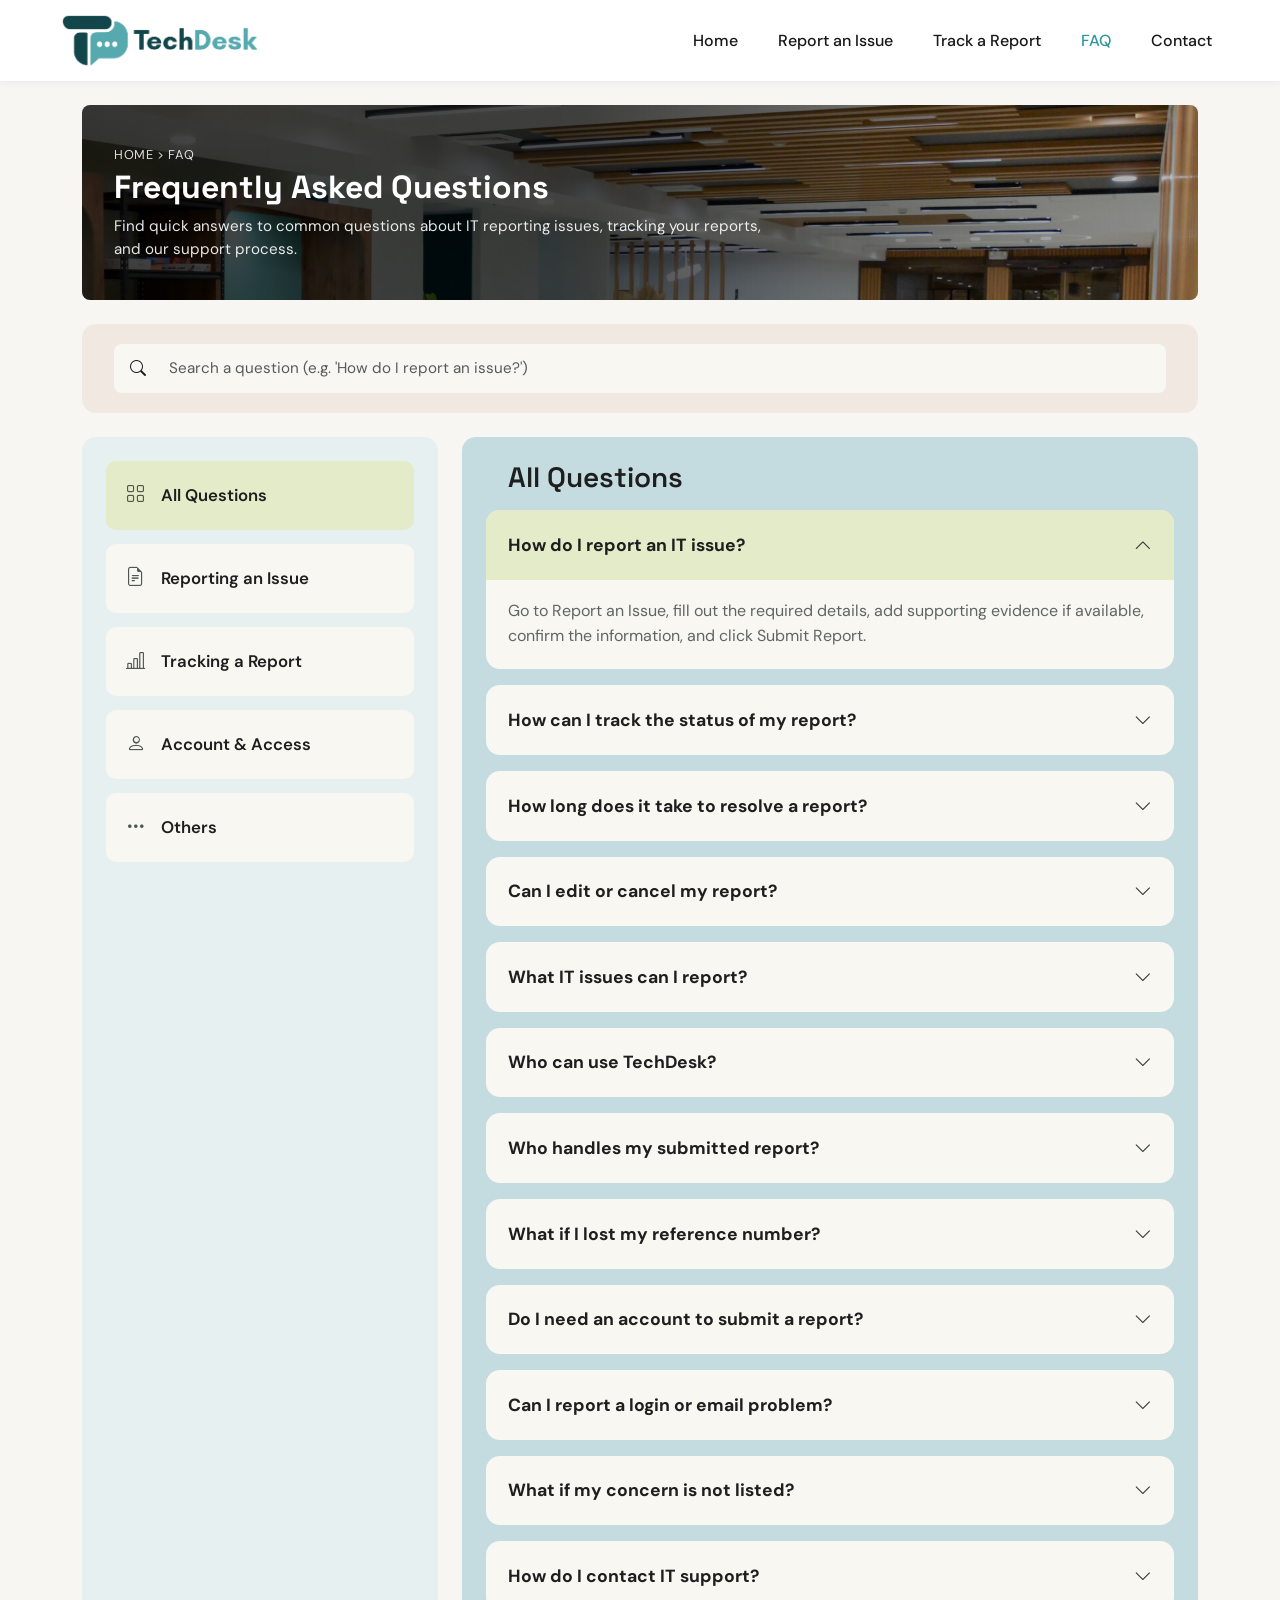
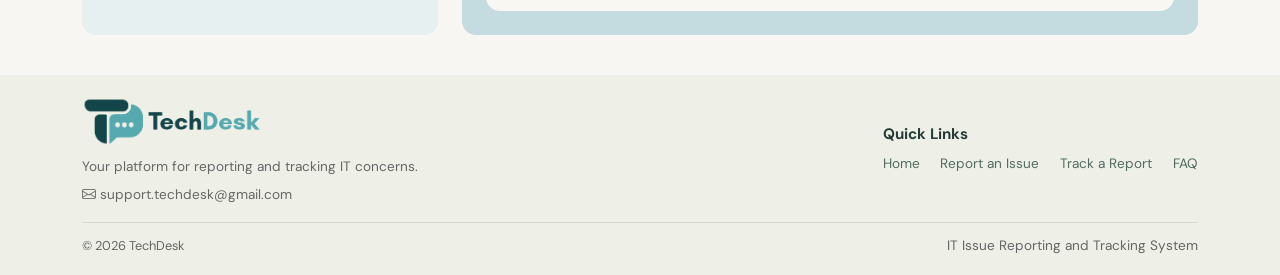
==== commit 49d17402: "Unify header/footer, fix broken links, update logo and banners, add FAQ filtering and report trackin" ====
--- a/faqs.html
+++ b/faqs.html
@@ -70,21 +70,24 @@
         <section class="faq-hero">
             <div class="container">
 
-                <p class="faq-breadcrumb">
-                    <a href="index.html">Home</a> &gt; FAQ
-                </p>
-
-                <div class="faq-hero-content">
-                    <h1>Frequently Asked Questions</h1>
-                    <p>
-                        Find quick answers to common questions about IT reporting
-                        issues, tracking your reports, and our support process.
+                <div class="faq-hero-banner">
+
+                    <p class="faq-breadcrumb">
+                        <a href="index.html">Home</a> &gt; FAQ
                     </p>
+
+                    <div class="faq-hero-content">
+                        <h1>Frequently Asked Questions</h1>
+                        <p>
+                            Find quick answers to common questions about IT reporting
+                            issues, tracking your reports, and our support process.
+                        </p>
+                    </div>
+
                 </div>
 
             </div>
         </section>
-
 
         <!-- FAQ Content -->
         <section class="faq-section py-4">
--- a/styles/home-layout.css
+++ b/styles/home-layout.css
@@ -1,6 +1,5 @@
 
-/* HOME PAGE LAYOUT
-   Navbar, How It Works, Help Banner, Footer */
+/* HOME PAGE LAYOUT */
 
 /* GENERAL */
 
@@ -71,12 +70,12 @@
 
 .how-kicker {
     color: #5E8B7E;
-    font-size: 0.85rem;
-    letter-spacing: 1px;
+    font-size: 1.05rem;
+    letter-spacing: 1.5px;
 }
 
 .how-title {
-    color: #2F3A3A;
+    color: 	#2F3A3A;
     font-family: 'Space Grotesk', sans-serif;
     font-size: clamp(2rem, 3vw, 2.5rem);
     font-weight: 700;
@@ -135,28 +134,28 @@
 
 .step-number {
     position: absolute;
-    top: -12px;
+    top: -14px;
     left: 0;
 
     background-color: #B77B43;
     color: #FFFFFF;
 
     border-radius: 50%;
-    width: 30px;
-    height: 30px;
+    width: 36px;
+    height: 36px;
 
     display: flex;
     align-items: center;
     justify-content: center;
 
-    font-size: 0.8rem;
+    font-size: 0.9rem;
     font-weight: 700;
     z-index: 1;
 }
 
 .step-icon {
-    width: 68px;
-    height: 68px;
+    width: clamp(64px, 5.2vw, 84px);
+    height: clamp(64px, 5.2vw, 84px);
     border-radius: 50%;
 
     background-color: #FAF8F1;
@@ -168,7 +167,7 @@
     align-items: center;
     justify-content: center;
 
-    font-size: 1.9rem;
+    font-size: clamp(1.7rem, 2.4vw, 2.3rem);
 }
 
 .step-content {
@@ -177,15 +176,15 @@
 
 .step-title {
     color: #263C38;
-    font-size: 1.1rem;
+    font-size: clamp(1.15rem, 1.4vw, 1.4rem);
     font-weight: 700;
-    margin-bottom: 0.3rem;
+    margin-bottom: 0.35rem;
 }
 
 .step-description {
     color: #354B45;
-    font-size: 0.85rem;
-    line-height: 1.4;
+    font-size: clamp(0.88rem, 1.05vw, 1rem);
+    line-height: 1.5;
 }
 
 /* Arrows Between Steps */
@@ -243,7 +242,7 @@
 }
 
 .volunteer-title {
-    color: #263C38;
+    color: #856B3F;
     font-family: 'Space Grotesk', sans-serif;
     font-size: 1.35rem;
     font-weight: 700;
@@ -484,7 +483,8 @@
 }
 
 .how-heading {
-    margin-bottom: 1.2rem !important;
+    max-width: none;
+    margin-bottom: 1.5rem !important;
 }
 
 /* COMMON IT ISSUES */
--- a/styles/faq.css
+++ b/styles/faq.css
@@ -1,245 +1,252 @@
-
-/* FAQ PAGE */
+/* FAQ PAGE  */
 
 body {
     background-color: #F7F6F2;
     font-family: 'DM Sans', sans-serif;
-    color: #2D3436;
-}
-
-/* Navigation */
-
-.navbar {
-    min-height: 78px;
-    background-color: #FFFFFF !important;
-    box-shadow: 0 2px 5px rgba(0, 0, 0, 0.05);
-}
-
-.navbar-logo {
-    height: 55px;
-    width: auto;
-}
-
-.navbar .nav-link {
-    color: #2D3436;
-    font-size: 14px;
-    margin-left: 12px;
-}
-
-.navbar .nav-link:hover,
-.navbar .nav-link.active {
-    color: #164E50;
-    font-weight: 600;
-}
-
-/* FAQ Banner */
+    color: #1E1E1E;
+}
+
+/*  Banner  */
 
 .faq-hero {
-    background-color: #DCEEE8;
-    padding: 35px 0 50px;
+    padding: 1.5rem 0 0;
+}
+
+.faq-hero-banner {
+    background:linear-gradient(90deg, rgba(0, 0, 0, 0.75) 0%, rgba(0, 0, 0, 0.7) 45%, rgba(0, 0, 0, 0.25) 100%),
+    url('../images/banner-faq.jpg') center / cover no-repeat;
+    color: #FFFFFF;
+    padding: 2.5rem 2rem;
+    border-radius: 8px;
 }
 
 .faq-breadcrumb {
-    font-size: 13px;
-    color: #776B58;
-    margin-bottom: 30px;
+    font-size: 0.8rem;
+    text-transform: uppercase;
+    letter-spacing: 0.05em;
+    opacity: 0.85;
+    margin-bottom: 0.25rem;
 }
 
 .faq-breadcrumb a {
-    color: #164E50;
+    color: #FFFFFF;
     text-decoration: none;
 }
 
-.faq-hero-content {
-    max-width: 750px;
-    margin: auto;
-    text-align: center;
+.faq-breadcrumb a:hover {
+    text-decoration: underline;
 }
 
 .faq-hero-content h1 {
     font-family: 'Space Grotesk', sans-serif;
-    font-size: 36px;
+    font-size: 2rem;
     font-weight: 700;
-    color: #164E50;
-    margin-bottom: 12px;
+    color: #FFFFFF;
+    margin-bottom: 0.5rem;
 }
 
 .faq-hero-content p {
-    font-size: 15px;
-    line-height: 1.6;
-    color: #566765;
+    max-width: 650px;
+    font-size: 0.95rem;
+    color: #FFFFFF;
+    opacity: 0.9;
     margin-bottom: 0;
 }
 
-/* FAQ Section */
+/*  Page body  */
 
 .faq-section {
-    padding-top: 40px !important;
-    padding-bottom: 60px !important;
-}
-
-/* Search Bar */
+    padding-top: 1.5rem !important;
+    padding-bottom: 2.5rem !important;
+}
+
+/* Search card */
 
 .faq-search {
-    max-width: 780px;
-    margin: 0 auto 35px;
+    background-color: #F1E9E1;
+    border-radius: 14px;
+    padding: 1.25rem 2rem;
 }
 
 .faq-search .input-group {
-    background-color: #FFFFFF;
-    border: 1px solid #DDE3DC;
+    background-color: #F8F7F2;
     border-radius: 8px;
     overflow: hidden;
 }
 
 .faq-search .input-group-text {
-    background-color: #FFFFFF;
+    background-color: transparent;
     border: none;
-    color: #776B58;
+    padding-left: 1rem;
+    color: #1E1E1E;
 }
 
 .faq-search .form-control {
+    background-color: transparent;
     border: none;
     box-shadow: none;
-    padding: 14px 10px;
-    font-size: 14px;
-}
-
-/* Categories */
+    padding: 0.8rem 0.75rem;
+    font-size: 0.95rem;
+}
+
+/* Two panels */
+
+.faq-categories,
+.faq-questions {
+    height: 100%;
+    border-radius: 14px;
+    padding: 1.5rem;
+}
 
 .faq-categories {
-    background-color: #FFFFFF;
-    border: 1px solid #E6E8E1;
-    border-radius: 8px;
-    padding: 15px;
-}
+    background-color: #E6F0F1;
+}
+
+.faq-questions {
+    background-color: #C4DCDF;
+}
+
+/* Category buttons */
 
 .faq-category {
     display: flex;
     align-items: center;
-    gap: 12px;
+    gap: 1rem;
     width: 100%;
-    padding: 12px;
-    margin-bottom: 5px;
+    padding: 1.25rem;
+    margin-bottom: 0.9rem;
     border: none;
-    border-radius: 6px;
-    background-color: transparent;
-    color: #2D3436;
-    font-family: 'DM Sans', sans-serif;
-    font-size: 14px;
+    border-radius: 10px;
+    background-color: #F8F7F2;
+    color: #1E1E1E;
+    font-family: inherit;
+    font-size: 1.05rem;
+    font-weight: 600;
     text-align: left;
     cursor: pointer;
 }
 
-.faq-category:hover,
+.faq-category i {
+    font-size: 1.2rem;
+    color: #4E5852;
+}
+
+.faq-category:last-child {
+    margin-bottom: 0;
+}
+
+.faq-category:hover {
+    background-color: #EEF3DA;
+}
+
 .faq-category.active {
-    background-color: #DCEEE8;
-    color: #164E50;
-}
-
-.faq-category.active {
-    font-weight: 600;
+    background-color: #E4EBC8;
 }
 
 /* Questions */
 
 .faq-questions h2 {
     font-family: 'Space Grotesk', sans-serif;
-    font-size: 21px;
+    font-size: 1.75rem;
     font-weight: 600;
-    color: #164E50;
-    margin-bottom: 18px;
+    color: #1E1E1E;
+    margin: 0 0 1rem;
+    padding-left: 1.4rem;
 }
 
 .faq-item {
-    background-color: #FFFFFF;
-    border: 1px solid #E6E8E1;
-    border-radius: 8px;
-    margin-bottom: 12px;
+    background-color: #F8F7F2;
+    border-radius: 14px;
+    margin-bottom: 1rem;
+    overflow: hidden;
+}
+
+.faq-item:last-of-type {
+    margin-bottom: 0;
 }
 
 .faq-item details summary {
-    padding: 17px 20px;
-    color: #164E50;
-    font-size: 14px;
-    font-weight: 600;
-    cursor: pointer;
-    list-style: none;
     display: flex;
     justify-content: space-between;
     align-items: center;
-    gap: 12px;
+    gap: 1rem;
+    padding: 1.35rem 1.4rem;
+    color: #1E1E1E;
+    font-size: 1.1rem;
+    font-weight: 700;
+    cursor: pointer;
+    list-style: none;
 }
 
 .faq-item details summary::-webkit-details-marker {
     display: none;
 }
 
+/* chevron icons come from Bootstrap Icons */
 .faq-item details summary::after {
-    content: '+';
-    color: #55AFB2;
-    font-size: 20px;
+    content: "\f282";
+    font-family: "bootstrap-icons";
+    font-size: 1.1rem;
     font-weight: 400;
+    color: #333834;
+}
+
+.faq-item details[open] summary {
+    background-color: #E4EBC8;
 }
 
 .faq-item details[open] summary::after {
-    content: '−';
-}
-
-.faq-item details[open] summary {
-    border-bottom: 1px solid #E6E8E1;
+    content: "\f286";
 }
 
 .faq-item details p {
-    padding: 15px 20px;
     margin: 0;
-    color: #626C69;
-    font-size: 14px;
-    line-height: 1.7;
-}
-
-/* Footer */
-
-.site-footer {
-    background-color: #EEF0E7;
-    border-top: 1px solid #E4E8DF;
-}
-
-.footer-copyright,
-.footer-notice {
-    color: #776B58;
-    font-size: 13px;
-}
-
-/* Mobile Layout */
+    padding: 1.1rem 1.4rem 1.3rem;
+    color: #5F6662;
+    font-size: 1rem;
+    line-height: 1.6;
+}
+
+/* Mobile  */
 
 @media (max-width: 767px) {
 
-    .faq-hero {
-        padding: 25px 0 40px;
+    .faq-hero-banner {
+       padding: 1.5rem 1.25rem;
+        background:
+            linear-gradient(rgba(0, 0, 0, 0.65), rgba(0, 0, 0, 0.65)),
+            url('../images/banner-faq.jpg') center / cover no-repeat;
     }
 
     .faq-hero-content h1 {
-        font-size: 28px;
-    }
-
-    .faq-hero-content p {
-        font-size: 14px;
-    }
-
-    .faq-breadcrumb {
-        margin-bottom: 22px;
+        font-size: 1.6rem;
+    }
+
+    .faq-search {
+        padding: 1rem;
+    }
+
+    .faq-categories,
+    .faq-questions {
+        padding: 1rem;
+    }
+
+    .faq-category {
+        padding: 1rem;
+        margin-bottom: 0.65rem;
     }
 
     .faq-questions h2 {
-        font-size: 19px;
+        font-size: 1.4rem;
+        padding-left: 0.5rem;
     }
 
     .faq-item details summary {
-        padding: 15px;
+        padding: 1.1rem;
+        font-size: 1rem;
     }
 
     .faq-item details p {
-        padding: 14px 15px;
-    }
-}
+        padding: 1rem 1.1rem 1.2rem;
+    }
+}
